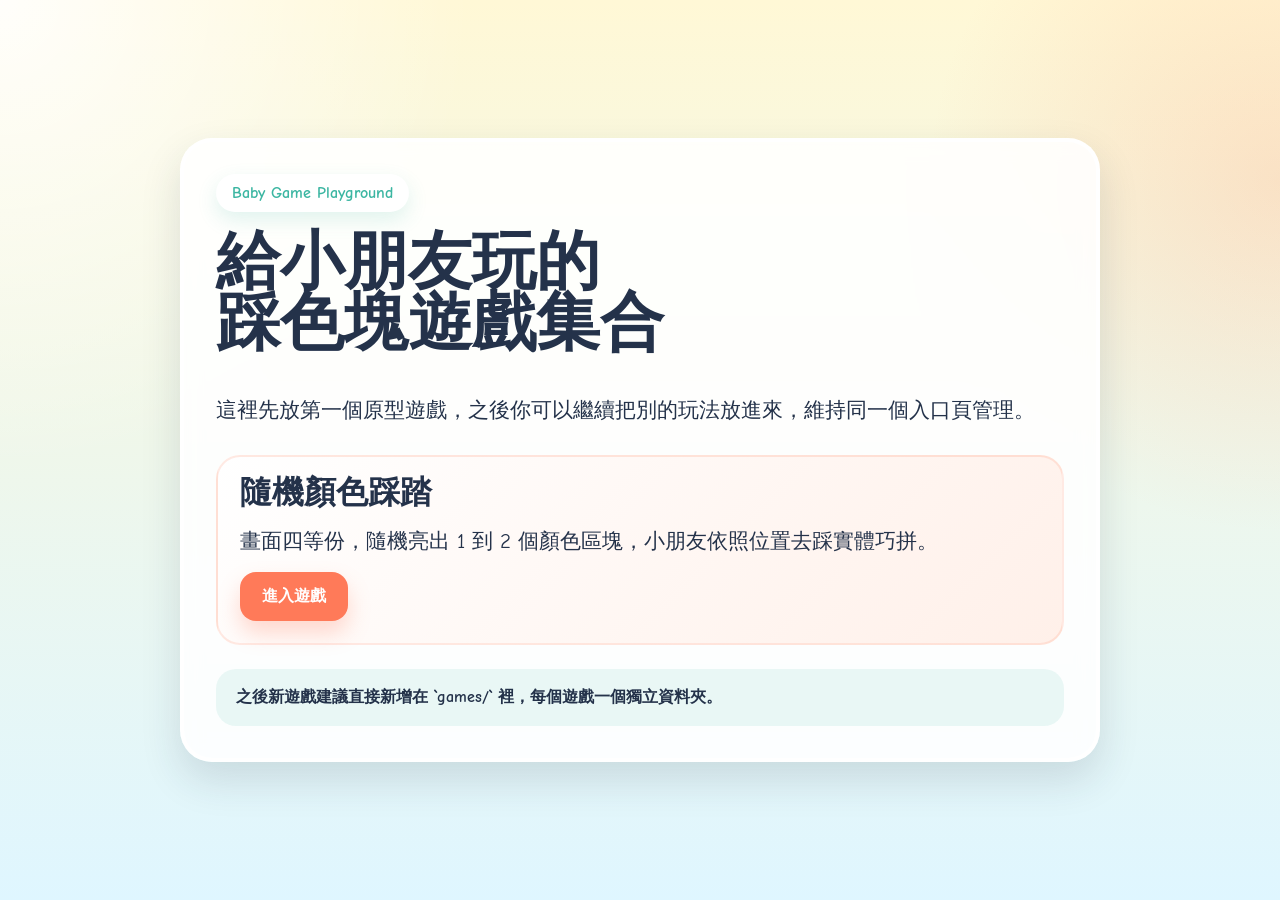
==== index.html @ 780e5335 "Initial baby game prototype" ====
<!DOCTYPE html>
<html lang="zh-Hant">
<head>
  <meta charset="UTF-8">
  <meta name="viewport" content="width=device-width, initial-scale=1.0">
  <title>Baby Game Playground</title>
  <style>
    @import url("https://fonts.googleapis.com/css2?family=Baloo+2:wght@400;600;700&family=Comic+Neue:wght@400;700&display=swap");

    :root {
      --bg-top: #fff8d6;
      --bg-bottom: #dff6ff;
      --card: rgba(255, 255, 255, 0.88);
      --text: #24324a;
      --accent: #ff7a59;
      --accent-2: #3cb6a2;
      --shadow: 0 18px 40px rgba(36, 50, 74, 0.14);
    }

    * {
      box-sizing: border-box;
    }

    body {
      margin: 0;
      min-height: 100vh;
      font-family: "Comic Neue", sans-serif;
      color: var(--text);
      background:
        radial-gradient(circle at top left, rgba(255, 255, 255, 0.9), transparent 30%),
        radial-gradient(circle at right 20%, rgba(255, 160, 122, 0.25), transparent 24%),
        linear-gradient(180deg, var(--bg-top), var(--bg-bottom));
      display: grid;
      place-items: center;
      padding: 24px;
    }

    main {
      width: min(920px, 100%);
      background: var(--card);
      border: 4px solid rgba(255, 255, 255, 0.9);
      border-radius: 32px;
      box-shadow: var(--shadow);
      padding: 32px;
      backdrop-filter: blur(10px);
    }

    h1 {
      margin: 0 0 12px;
      font-family: "Baloo 2", cursive;
      font-size: clamp(2.2rem, 6vw, 4rem);
      line-height: 0.95;
    }

    p {
      margin: 0;
      font-size: clamp(1.05rem, 2.5vw, 1.3rem);
      line-height: 1.6;
    }

    .hero {
      display: grid;
      gap: 24px;
    }

    .pill {
      display: inline-flex;
      align-items: center;
      width: fit-content;
      padding: 10px 16px;
      border-radius: 999px;
      background: #fff;
      font-weight: 700;
      color: var(--accent-2);
      box-shadow: 0 8px 20px rgba(60, 182, 162, 0.16);
    }

    .games {
      margin-top: 28px;
      display: grid;
      gap: 18px;
    }

    .game-card {
      display: grid;
      gap: 14px;
      padding: 22px;
      border-radius: 24px;
      background: linear-gradient(135deg, #ffffff, #fff0e9);
      border: 2px solid rgba(255, 122, 89, 0.16);
    }

    .game-card h2 {
      margin: 0;
      font-family: "Baloo 2", cursive;
      font-size: 2rem;
      line-height: 1;
    }

    .button {
      display: inline-flex;
      align-items: center;
      justify-content: center;
      width: fit-content;
      padding: 14px 22px;
      border-radius: 16px;
      background: var(--accent);
      color: #fff;
      font-weight: 700;
      text-decoration: none;
      box-shadow: 0 12px 22px rgba(255, 122, 89, 0.28);
      transition: transform 180ms ease, box-shadow 180ms ease;
    }

    .button:hover,
    .button:focus-visible {
      transform: translateY(-2px) scale(1.01);
      box-shadow: 0 16px 30px rgba(255, 122, 89, 0.32);
    }

    .future {
      margin-top: 24px;
      padding: 18px 20px;
      border-radius: 20px;
      background: rgba(60, 182, 162, 0.1);
      font-weight: 700;
    }

    @media (max-width: 640px) {
      main {
        padding: 24px;
        border-radius: 24px;
      }

      .game-card h2 {
        font-size: 1.6rem;
      }
    }
  </style>
</head>
<body>
  <main>
    <section class="hero">
      <span class="pill">Baby Game Playground</span>
      <h1>給小朋友玩的<br>踩色塊遊戲集合</h1>
      <p>這裡先放第一個原型遊戲，之後你可以繼續把別的玩法放進來，維持同一個入口頁管理。</p>
    </section>

    <section class="games" aria-label="遊戲列表">
      <article class="game-card">
        <h2>隨機顏色踩踏</h2>
        <p>畫面四等份，隨機亮出 1 到 2 個顏色區塊，小朋友依照位置去踩實體巧拼。</p>
        <a class="button" href="./games/random-color-step/index.html">進入遊戲</a>
      </article>
    </section>

    <div class="future">之後新遊戲建議直接新增在 `games/` 裡，每個遊戲一個獨立資料夾。</div>
  </main>
</body>
</html>
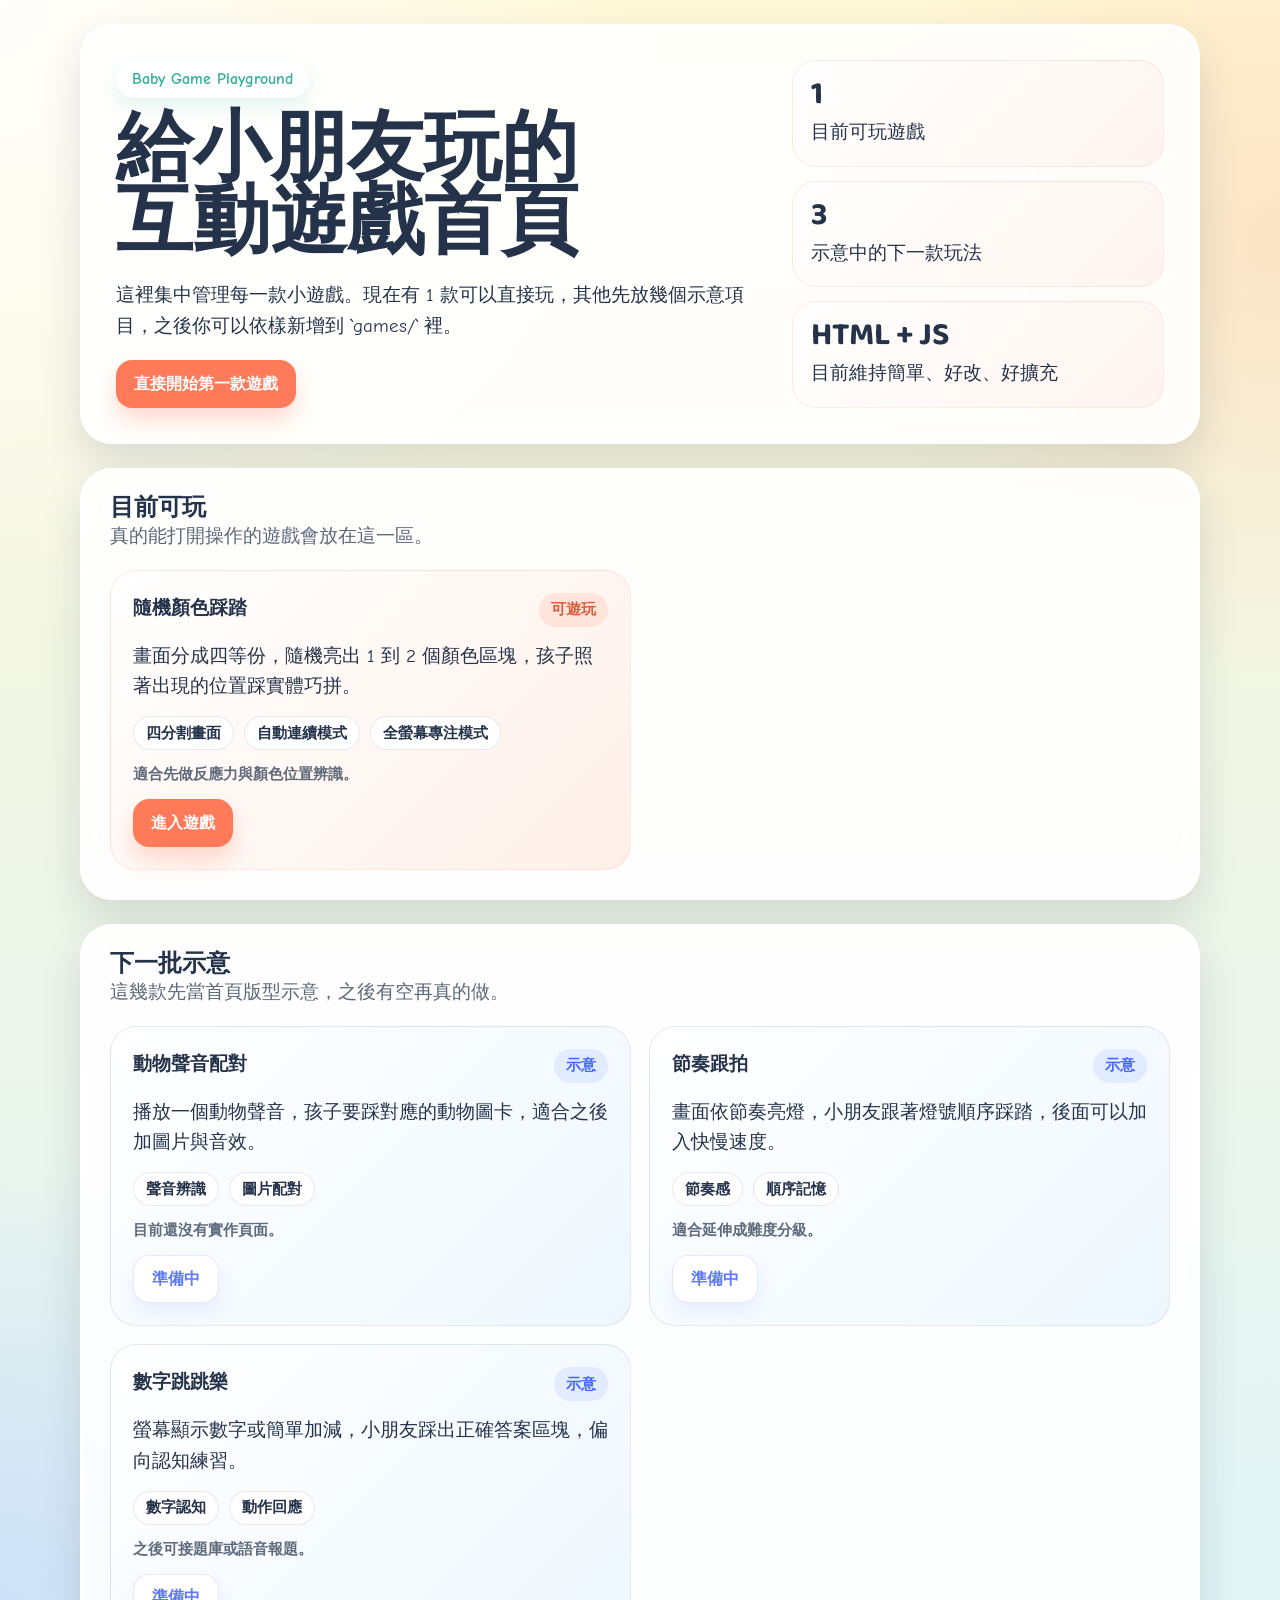
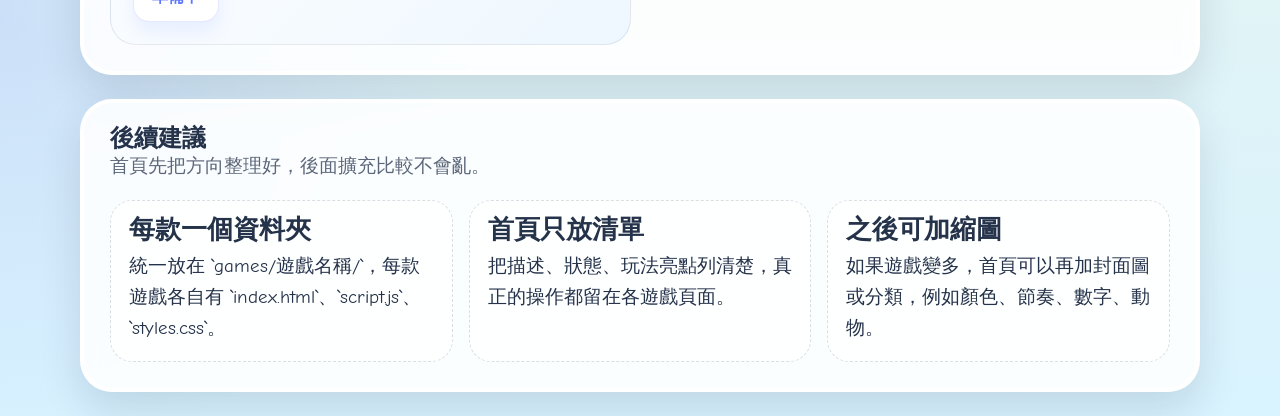
==== commit 7f1c9efc: "Add game hub homepage and focus fullscreen mode" ====
--- a/index.html
+++ b/index.html
@@ -9,11 +9,13 @@
 
     :root {
       --bg-top: #fff8d6;
-      --bg-bottom: #dff6ff;
+      --bg-bottom: #d9f3ff;
+      --text: #24324a;
       --card: rgba(255, 255, 255, 0.88);
-      --text: #24324a;
       --accent: #ff7a59;
-      --accent-2: #3cb6a2;
+      --accent-2: #32b09a;
+      --accent-3: #5d78ff;
+      --line: rgba(36, 50, 74, 0.1);
       --shadow: 0 18px 40px rgba(36, 50, 74, 0.14);
     }
 
@@ -27,113 +29,255 @@
       font-family: "Comic Neue", sans-serif;
       color: var(--text);
       background:
-        radial-gradient(circle at top left, rgba(255, 255, 255, 0.9), transparent 30%),
-        radial-gradient(circle at right 20%, rgba(255, 160, 122, 0.25), transparent 24%),
+        radial-gradient(circle at top left, rgba(255, 255, 255, 0.95), transparent 28%),
+        radial-gradient(circle at right 12%, rgba(255, 160, 122, 0.22), transparent 20%),
+        radial-gradient(circle at left 80%, rgba(93, 120, 255, 0.16), transparent 22%),
         linear-gradient(180deg, var(--bg-top), var(--bg-bottom));
-      display: grid;
-      place-items: center;
       padding: 24px;
     }
 
     main {
-      width: min(920px, 100%);
+      width: min(1120px, 100%);
+      margin: 0 auto;
+      display: grid;
+      gap: 24px;
+    }
+
+    .hero,
+    .section-card {
       background: var(--card);
       border: 4px solid rgba(255, 255, 255, 0.9);
       border-radius: 32px;
       box-shadow: var(--shadow);
+      backdrop-filter: blur(10px);
+    }
+
+    .hero {
       padding: 32px;
-      backdrop-filter: blur(10px);
-    }
-
-    h1 {
-      margin: 0 0 12px;
-      font-family: "Baloo 2", cursive;
-      font-size: clamp(2.2rem, 6vw, 4rem);
-      line-height: 0.95;
-    }
-
-    p {
-      margin: 0;
-      font-size: clamp(1.05rem, 2.5vw, 1.3rem);
-      line-height: 1.6;
-    }
-
-    .hero {
-      display: grid;
+      display: grid;
+      grid-template-columns: minmax(0, 1.4fr) minmax(280px, 0.8fr);
       gap: 24px;
+      align-items: stretch;
+    }
+
+    .hero-copy {
+      display: grid;
+      gap: 18px;
     }
 
     .pill {
       display: inline-flex;
-      align-items: center;
       width: fit-content;
       padding: 10px 16px;
       border-radius: 999px;
       background: #fff;
+      color: var(--accent-2);
       font-weight: 700;
-      color: var(--accent-2);
-      box-shadow: 0 8px 20px rgba(60, 182, 162, 0.16);
-    }
-
-    .games {
-      margin-top: 28px;
-      display: grid;
-      gap: 18px;
-    }
-
-    .game-card {
+      box-shadow: 0 8px 20px rgba(50, 176, 154, 0.14);
+    }
+
+    h1,
+    h2,
+    h3 {
+      margin: 0;
+      font-family: "Baloo 2", cursive;
+      line-height: 0.95;
+    }
+
+    h1 {
+      font-size: clamp(2.5rem, 6vw, 4.8rem);
+    }
+
+    p {
+      margin: 0;
+      line-height: 1.6;
+      font-size: clamp(1rem, 2vw, 1.2rem);
+    }
+
+    .hero-stats {
       display: grid;
       gap: 14px;
-      padding: 22px;
+      align-content: start;
+    }
+
+    .stat-card {
+      padding: 18px;
       border-radius: 24px;
-      background: linear-gradient(135deg, #ffffff, #fff0e9);
-      border: 2px solid rgba(255, 122, 89, 0.16);
-    }
-
-    .game-card h2 {
-      margin: 0;
+      background: linear-gradient(135deg, #fff, #fff4ef);
+      border: 1px solid rgba(255, 122, 89, 0.14);
+    }
+
+    .stat-card strong {
+      display: block;
       font-family: "Baloo 2", cursive;
       font-size: 2rem;
       line-height: 1;
-    }
-
-    .button {
+      margin-bottom: 6px;
+    }
+
+    .section-card {
+      padding: 26px;
+      display: grid;
+      gap: 18px;
+    }
+
+    .section-head {
+      display: flex;
+      align-items: end;
+      justify-content: space-between;
+      gap: 16px;
+      flex-wrap: wrap;
+    }
+
+    .section-head p {
+      color: rgba(36, 50, 74, 0.74);
+    }
+
+    .games-grid {
+      display: grid;
+      grid-template-columns: repeat(2, minmax(0, 1fr));
+      gap: 18px;
+    }
+
+    .game-card {
+      display: grid;
+      gap: 14px;
+      padding: 22px;
+      border-radius: 26px;
+      border: 1px solid var(--line);
+      background: linear-gradient(135deg, #fff, #f8fbff);
+    }
+
+    .game-card.live {
+      background: linear-gradient(135deg, #ffffff, #fff0e9);
+      border-color: rgba(255, 122, 89, 0.16);
+    }
+
+    .game-card.mock {
+      background: linear-gradient(135deg, #ffffff, #eef7ff);
+    }
+
+    .game-top {
+      display: flex;
+      align-items: center;
+      justify-content: space-between;
+      gap: 12px;
+      flex-wrap: wrap;
+    }
+
+    .tag {
+      display: inline-flex;
+      align-items: center;
+      min-height: 34px;
+      padding: 6px 12px;
+      border-radius: 999px;
+      font-weight: 700;
+      font-size: 0.95rem;
+    }
+
+    .tag.live {
+      background: rgba(255, 122, 89, 0.14);
+      color: #d95d3b;
+    }
+
+    .tag.mock {
+      background: rgba(93, 120, 255, 0.12);
+      color: #4666ff;
+    }
+
+    .meta {
+      font-size: 0.96rem;
+      color: rgba(36, 50, 74, 0.72);
+      font-weight: 700;
+    }
+
+    .features {
+      display: flex;
+      flex-wrap: wrap;
+      gap: 10px;
+    }
+
+    .chip {
+      display: inline-flex;
+      align-items: center;
+      min-height: 34px;
+      padding: 6px 12px;
+      border-radius: 999px;
+      background: #fff;
+      border: 1px solid var(--line);
+      font-weight: 700;
+      font-size: 0.94rem;
+    }
+
+    .button,
+    .ghost {
       display: inline-flex;
       align-items: center;
       justify-content: center;
       width: fit-content;
-      padding: 14px 22px;
+      min-height: 48px;
+      padding: 12px 18px;
       border-radius: 16px;
+      text-decoration: none;
+      font-weight: 700;
+      transition: transform 180ms ease, box-shadow 180ms ease;
+    }
+
+    .button {
       background: var(--accent);
       color: #fff;
-      font-weight: 700;
-      text-decoration: none;
       box-shadow: 0 12px 22px rgba(255, 122, 89, 0.28);
-      transition: transform 180ms ease, box-shadow 180ms ease;
     }
 
     .button:hover,
-    .button:focus-visible {
+    .button:focus-visible,
+    .ghost:hover,
+    .ghost:focus-visible {
       transform: translateY(-2px) scale(1.01);
-      box-shadow: 0 16px 30px rgba(255, 122, 89, 0.32);
-    }
-
-    .future {
-      margin-top: 24px;
-      padding: 18px 20px;
-      border-radius: 20px;
-      background: rgba(60, 182, 162, 0.1);
-      font-weight: 700;
+    }
+
+    .ghost {
+      background: #fff;
+      color: var(--accent-3);
+      border: 1px solid rgba(93, 120, 255, 0.16);
+      box-shadow: 0 10px 18px rgba(93, 120, 255, 0.1);
+    }
+
+    .roadmap {
+      display: grid;
+      grid-template-columns: repeat(3, minmax(0, 1fr));
+      gap: 16px;
+    }
+
+    .roadmap-card {
+      padding: 18px;
+      border-radius: 22px;
+      background: rgba(255, 255, 255, 0.76);
+      border: 1px dashed rgba(36, 50, 74, 0.16);
+    }
+
+    .roadmap-card h3 {
+      font-size: 1.6rem;
+      margin-bottom: 8px;
+    }
+
+    @media (max-width: 900px) {
+      .hero,
+      .games-grid,
+      .roadmap {
+        grid-template-columns: 1fr;
+      }
     }
 
     @media (max-width: 640px) {
-      main {
-        padding: 24px;
+      body {
+        padding: 14px;
+      }
+
+      .hero,
+      .section-card {
         border-radius: 24px;
-      }
-
-      .game-card h2 {
-        font-size: 1.6rem;
+        padding: 20px;
       }
     }
   </style>
@@ -141,20 +285,131 @@
 <body>
   <main>
     <section class="hero">
-      <span class="pill">Baby Game Playground</span>
-      <h1>給小朋友玩的<br>踩色塊遊戲集合</h1>
-      <p>這裡先放第一個原型遊戲，之後你可以繼續把別的玩法放進來，維持同一個入口頁管理。</p>
+      <div class="hero-copy">
+        <span class="pill">Baby Game Playground</span>
+        <h1>給小朋友玩的<br>互動遊戲首頁</h1>
+        <p>這裡集中管理每一款小遊戲。現在有 1 款可以直接玩，其他先放幾個示意項目，之後你可以依樣新增到 `games/` 裡。</p>
+        <a class="button" href="./games/random-color-step/index.html">直接開始第一款遊戲</a>
+      </div>
+
+      <div class="hero-stats">
+        <div class="stat-card">
+          <strong>1</strong>
+          <p>目前可玩遊戲</p>
+        </div>
+        <div class="stat-card">
+          <strong>3</strong>
+          <p>示意中的下一款玩法</p>
+        </div>
+        <div class="stat-card">
+          <strong>HTML + JS</strong>
+          <p>目前維持簡單、好改、好擴充</p>
+        </div>
+      </div>
     </section>
 
-    <section class="games" aria-label="遊戲列表">
-      <article class="game-card">
-        <h2>隨機顏色踩踏</h2>
-        <p>畫面四等份，隨機亮出 1 到 2 個顏色區塊，小朋友依照位置去踩實體巧拼。</p>
-        <a class="button" href="./games/random-color-step/index.html">進入遊戲</a>
-      </article>
+    <section class="section-card" aria-labelledby="live-games-title">
+      <div class="section-head">
+        <div>
+          <h2 id="live-games-title">目前可玩</h2>
+          <p>真的能打開操作的遊戲會放在這一區。</p>
+        </div>
+      </div>
+
+      <div class="games-grid">
+        <article class="game-card live">
+          <div class="game-top">
+            <h3>隨機顏色踩踏</h3>
+            <span class="tag live">可遊玩</span>
+          </div>
+          <p>畫面分成四等份，隨機亮出 1 到 2 個顏色區塊，孩子照著出現的位置踩實體巧拼。</p>
+          <div class="features">
+            <span class="chip">四分割畫面</span>
+            <span class="chip">自動連續模式</span>
+            <span class="chip">全螢幕專注模式</span>
+          </div>
+          <div class="meta">適合先做反應力與顏色位置辨識。</div>
+          <a class="button" href="./games/random-color-step/index.html">進入遊戲</a>
+        </article>
+      </div>
     </section>
 
-    <div class="future">之後新遊戲建議直接新增在 `games/` 裡，每個遊戲一個獨立資料夾。</div>
+    <section class="section-card" aria-labelledby="mock-games-title">
+      <div class="section-head">
+        <div>
+          <h2 id="mock-games-title">下一批示意</h2>
+          <p>這幾款先當首頁版型示意，之後有空再真的做。</p>
+        </div>
+      </div>
+
+      <div class="games-grid">
+        <article class="game-card mock">
+          <div class="game-top">
+            <h3>動物聲音配對</h3>
+            <span class="tag mock">示意</span>
+          </div>
+          <p>播放一個動物聲音，孩子要踩對應的動物圖卡，適合之後加圖片與音效。</p>
+          <div class="features">
+            <span class="chip">聲音辨識</span>
+            <span class="chip">圖片配對</span>
+          </div>
+          <div class="meta">目前還沒有實作頁面。</div>
+          <span class="ghost">準備中</span>
+        </article>
+
+        <article class="game-card mock">
+          <div class="game-top">
+            <h3>節奏跟拍</h3>
+            <span class="tag mock">示意</span>
+          </div>
+          <p>畫面依節奏亮燈，小朋友跟著燈號順序踩踏，後面可以加入快慢速度。</p>
+          <div class="features">
+            <span class="chip">節奏感</span>
+            <span class="chip">順序記憶</span>
+          </div>
+          <div class="meta">適合延伸成難度分級。</div>
+          <span class="ghost">準備中</span>
+        </article>
+
+        <article class="game-card mock">
+          <div class="game-top">
+            <h3>數字跳跳樂</h3>
+            <span class="tag mock">示意</span>
+          </div>
+          <p>螢幕顯示數字或簡單加減，小朋友踩出正確答案區塊，偏向認知練習。</p>
+          <div class="features">
+            <span class="chip">數字認知</span>
+            <span class="chip">動作回應</span>
+          </div>
+          <div class="meta">之後可接題庫或語音報題。</div>
+          <span class="ghost">準備中</span>
+        </article>
+      </div>
+    </section>
+
+    <section class="section-card" aria-labelledby="roadmap-title">
+      <div class="section-head">
+        <div>
+          <h2 id="roadmap-title">後續建議</h2>
+          <p>首頁先把方向整理好，後面擴充比較不會亂。</p>
+        </div>
+      </div>
+
+      <div class="roadmap">
+        <article class="roadmap-card">
+          <h3>每款一個資料夾</h3>
+          <p>統一放在 `games/遊戲名稱/`，每款遊戲各自有 `index.html`、`script.js`、`styles.css`。</p>
+        </article>
+        <article class="roadmap-card">
+          <h3>首頁只放清單</h3>
+          <p>把描述、狀態、玩法亮點列清楚，真正的操作都留在各遊戲頁面。</p>
+        </article>
+        <article class="roadmap-card">
+          <h3>之後可加縮圖</h3>
+          <p>如果遊戲變多，首頁可以再加封面圖或分類，例如顏色、節奏、數字、動物。</p>
+        </article>
+      </div>
+    </section>
   </main>
 </body>
 </html>
